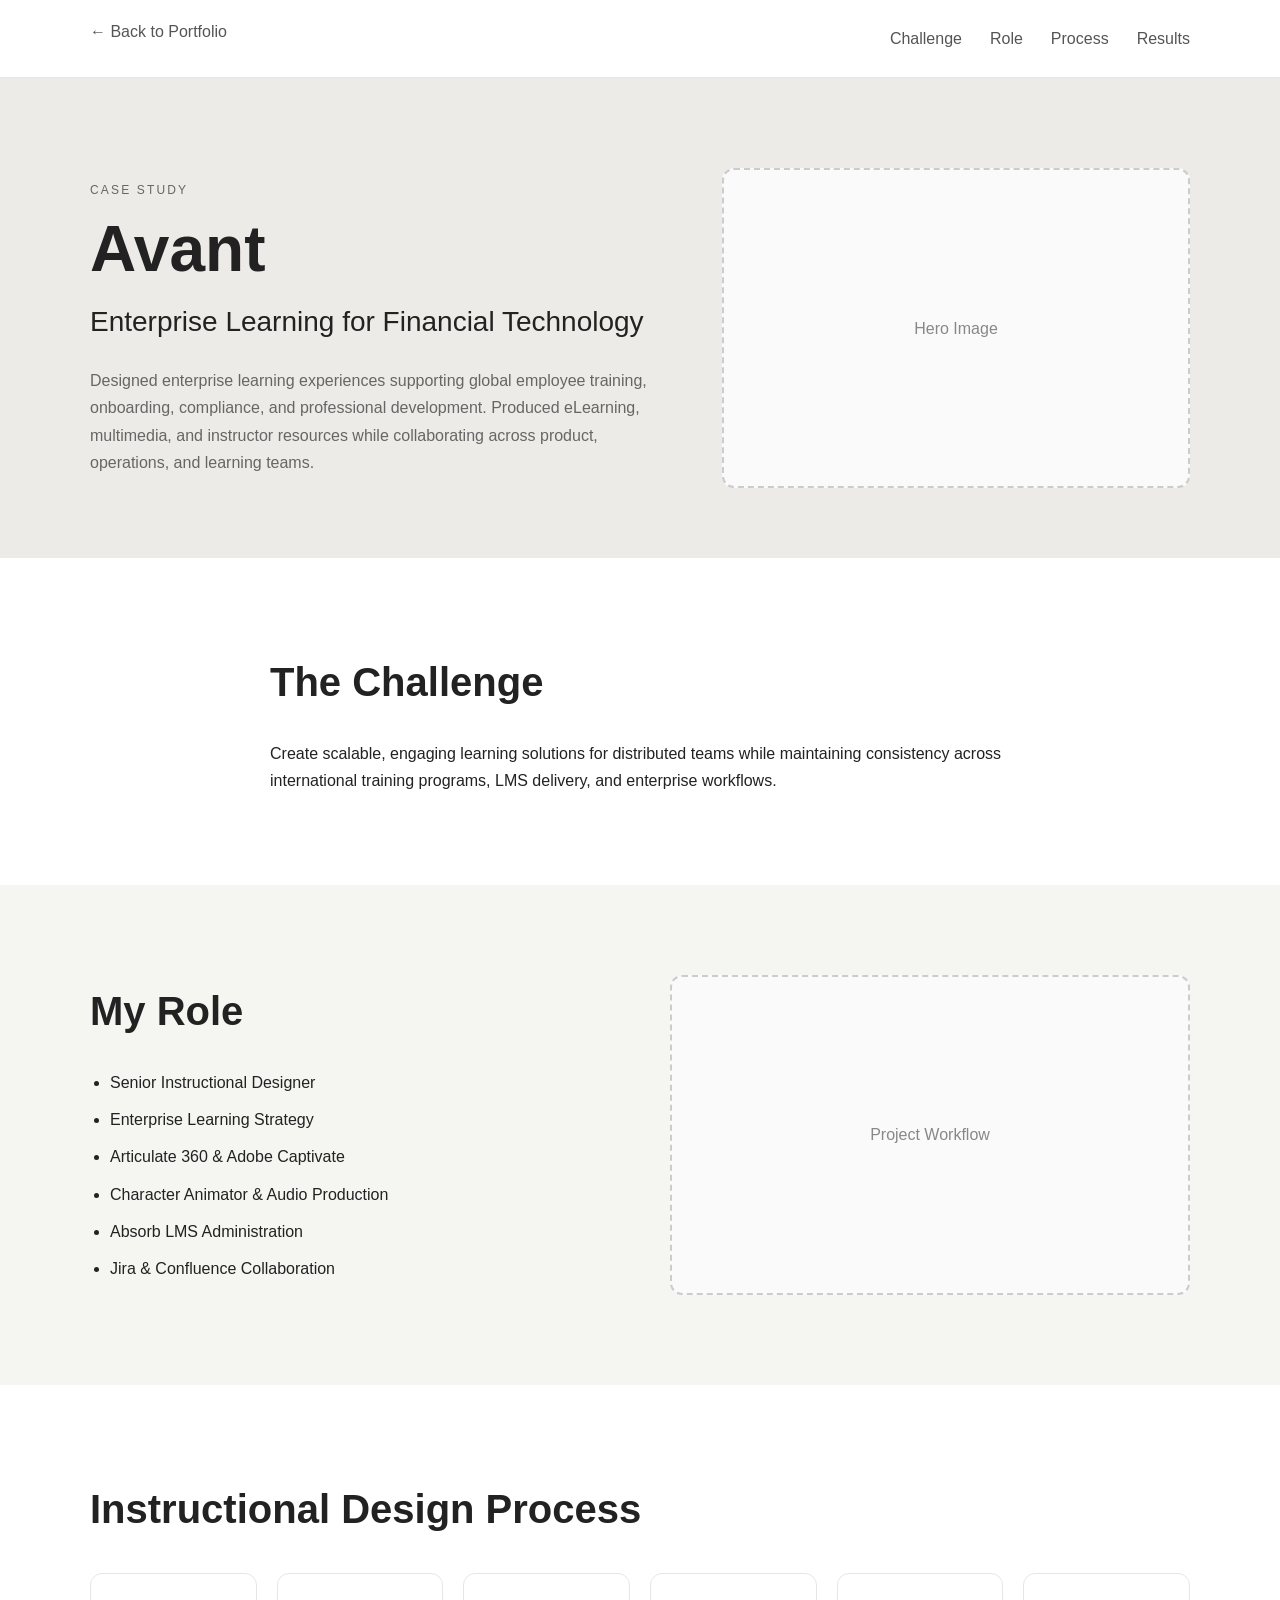
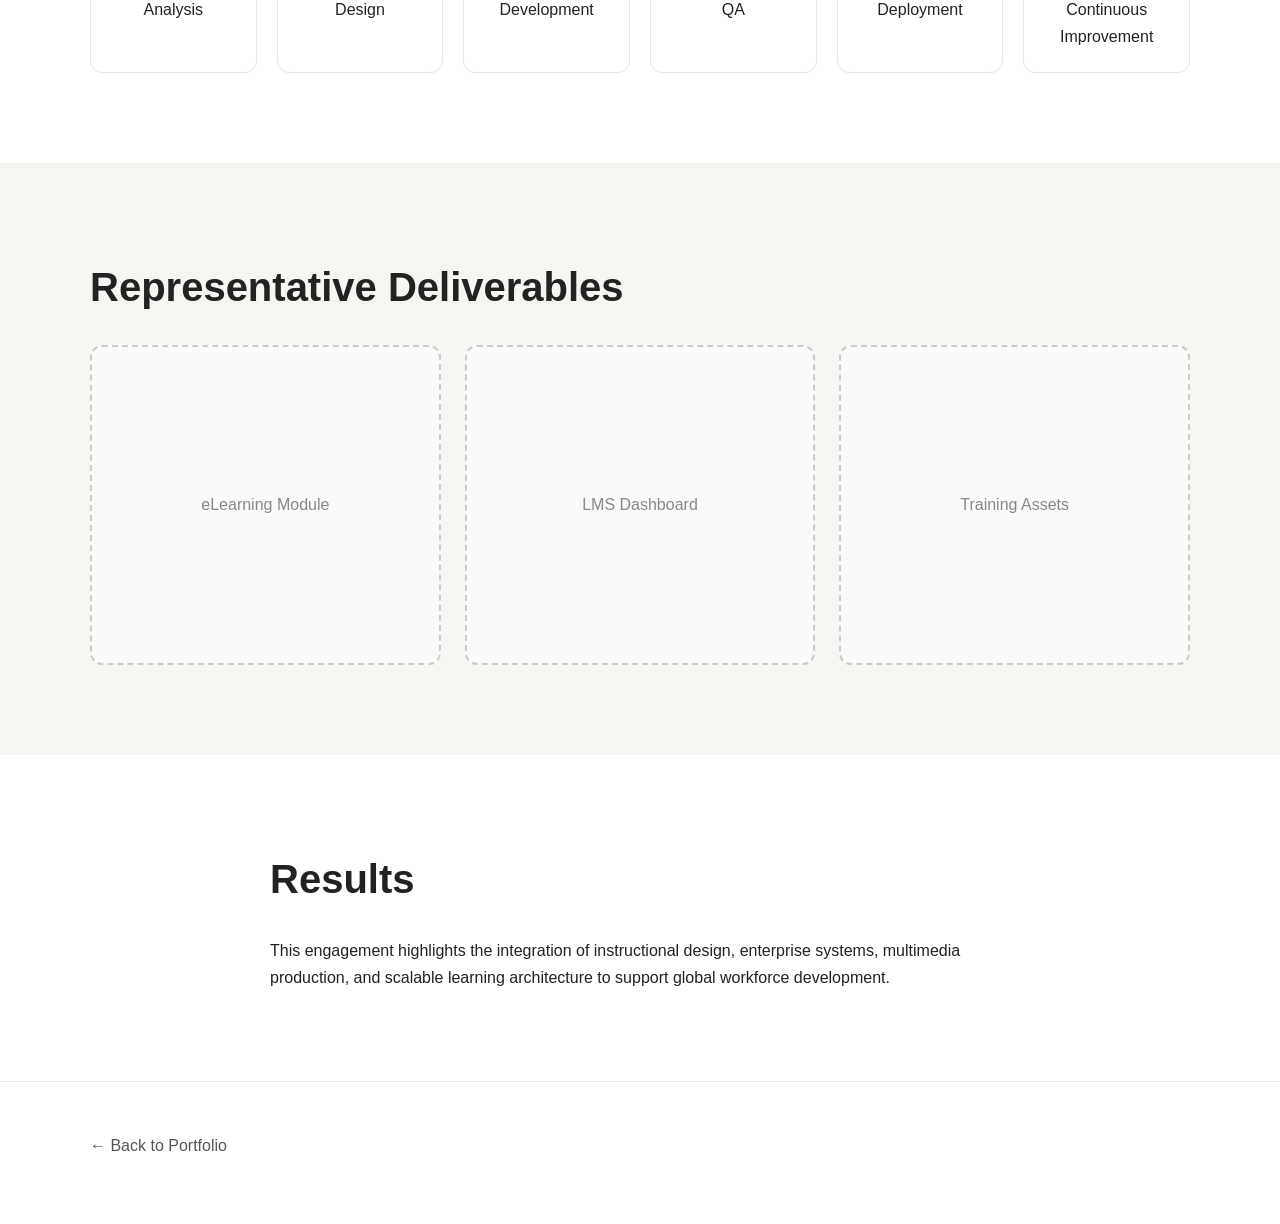
==== avant/index.html @ 631fb2af "Update index.html" ====
<!DOCTYPE html>
<html lang="en">
<head>
<meta charset="UTF-8">
<meta name="viewport" content="width=device-width,initial-scale=1.0">
<title>Avant | Case Study</title>
<link rel="stylesheet" href="style.css">
</head>
<body>

<header class="case-header">
  <div class="wrap case-nav">
    <a class="back-link" href="../#demo">&larr; Back to Portfolio</a>

    <nav>
      <a href="#challenge">Challenge</a>
      <a href="#role">Role</a>
      <a href="#process">Process</a>
      <a href="#results">Results</a>
    </nav>
  </div>
</header>

<section class="hero">
<div class="wrap hero-grid">
<div>
<p class="eyebrow">CASE STUDY</p>
<h1>Avant</h1>
<h2>Enterprise Learning for Financial Technology</h2>
<p>Designed enterprise learning experiences supporting global employee training, onboarding, compliance, and professional development. Produced eLearning, multimedia, and instructor resources while collaborating across product, operations, and learning teams.</p>
</div>
<div class="image-placeholder">Hero Image</div>
</div>
</section>

<section id="challenge">
<div class="wrap narrow">
<h2>The Challenge</h2>
<p>Create scalable, engaging learning solutions for distributed teams while maintaining consistency across international training programs, LMS delivery, and enterprise workflows.</p>
</div>
</section>

<section class="alt" id="role">
<div class="wrap two-column">
<div>
<h2>My Role</h2>
<ul>
<li>Senior Instructional Designer</li>
<li>Enterprise Learning Strategy</li>
<li>Articulate 360 & Adobe Captivate</li>
<li>Character Animator & Audio Production</li>
<li>Absorb LMS Administration</li>
<li>Jira & Confluence Collaboration</li>
</ul>
</div>
<div class="image-placeholder">Project Workflow</div>
</div>
</section>

<section id="process">
<div class="wrap">
<h2>Instructional Design Process</h2>
<div class="process-grid">
<div>Analysis</div>
<div>Design</div>
<div>Development</div>
<div>QA</div>
<div>Deployment</div>
<div>Continuous Improvement</div>
</div>
</div>
</section>

<section class="alt">
<div class="wrap">
<h2>Representative Deliverables</h2>
<div class="gallery">
<div class="image-placeholder">eLearning Module</div>
<div class="image-placeholder">LMS Dashboard</div>
<div class="image-placeholder">Training Assets</div>
</div>
</div>
</section>

<section id="results">
<div class="wrap narrow">
<h2>Results</h2>
<p>This engagement highlights the integration of instructional design, enterprise systems, multimedia production, and scalable learning architecture to support global workforce development.</p>
</div>
</section>

<footer>
<div class="wrap">
<a class="back-link" href="../#demo">&larr; Back to Portfolio</a>
</div>
</footer>

</body>
</html>
---- avant/style.css ----
*{margin:0;padding:0;box-sizing:border-box}
:root{
--text:#222;
--muted:#666;
--line:#e6e6e6;
--bg:#fff;
--alt:#f5f5f2;
--hero:#ecebe7;
--max:1180px;
}
html{scroll-behavior:smooth}
body{
font-family:Inter,Arial,sans-serif;
color:var(--text);
background:var(--bg);
line-height:1.7;
}
.wrap{max-width:var(--max);margin:0 auto;padding:0 40px}
.narrow{max-width:820px}
.case-header{
position:sticky;
top:0;
z-index:100;
background:rgba(255,255,255,.95);
backdrop-filter:blur(10px);
border-bottom:1px solid var(--line);
}
.case-header .wrap{padding:18px 40px}
.case-nav{display:flex;justify-content:space-between;align-items:center}
.case-brand{font-weight:700}
.case-nav nav{display:flex;gap:28px}
.case-nav a,.back-link{text-decoration:none;color:#555}
.back-link{display:inline-block;margin-bottom:14px}
.hero{background:var(--hero);padding:90px 0 70px}
.hero-grid{
display:grid;
grid-template-columns:1.1fr .9fr;
gap:60px;
align-items:center;
}
.eyebrow{
font-size:.75rem;
letter-spacing:.18em;
color:#777;
margin-bottom:18px;
}
h1{
font-size:64px;
line-height:.95;
margin-bottom:18px;
}
.hero h2{
font-size:28px;
font-weight:500;
margin-bottom:22px;
}
.hero p{color:var(--muted)}
section{padding:90px 0}
.alt{background:var(--alt)}
h2{font-size:40px;margin-bottom:24px}
.two-column{
display:grid;
grid-template-columns:1fr 1fr;
gap:60px;
align-items:center;
}
.process-grid{
display:grid;
grid-template-columns:repeat(6,1fr);
gap:20px;
margin-top:30px;
}
.process-grid div{
padding:22px;
text-align:center;
border:1px solid var(--line);
border-radius:12px;
background:#fff;
}
.gallery{
display:grid;
grid-template-columns:repeat(3,1fr);
gap:24px;
}
.image-placeholder{
min-height:320px;
display:flex;
align-items:center;
justify-content:center;
border:2px dashed #ccc;
border-radius:12px;
background:#fafafa;
color:#888;
text-align:center;
padding:20px;
}
ul{padding-left:20px}
li{margin-bottom:10px}
footer{
border-top:1px solid var(--line);
padding:50px 0;
}
@media(max-width:900px){
.hero-grid,.two-column,.process-grid,.gallery{
grid-template-columns:1fr;
}
.case-nav nav{display:none}
.wrap{padding:0 24px}
h1{font-size:46px}
.hero h2{font-size:22px}
}
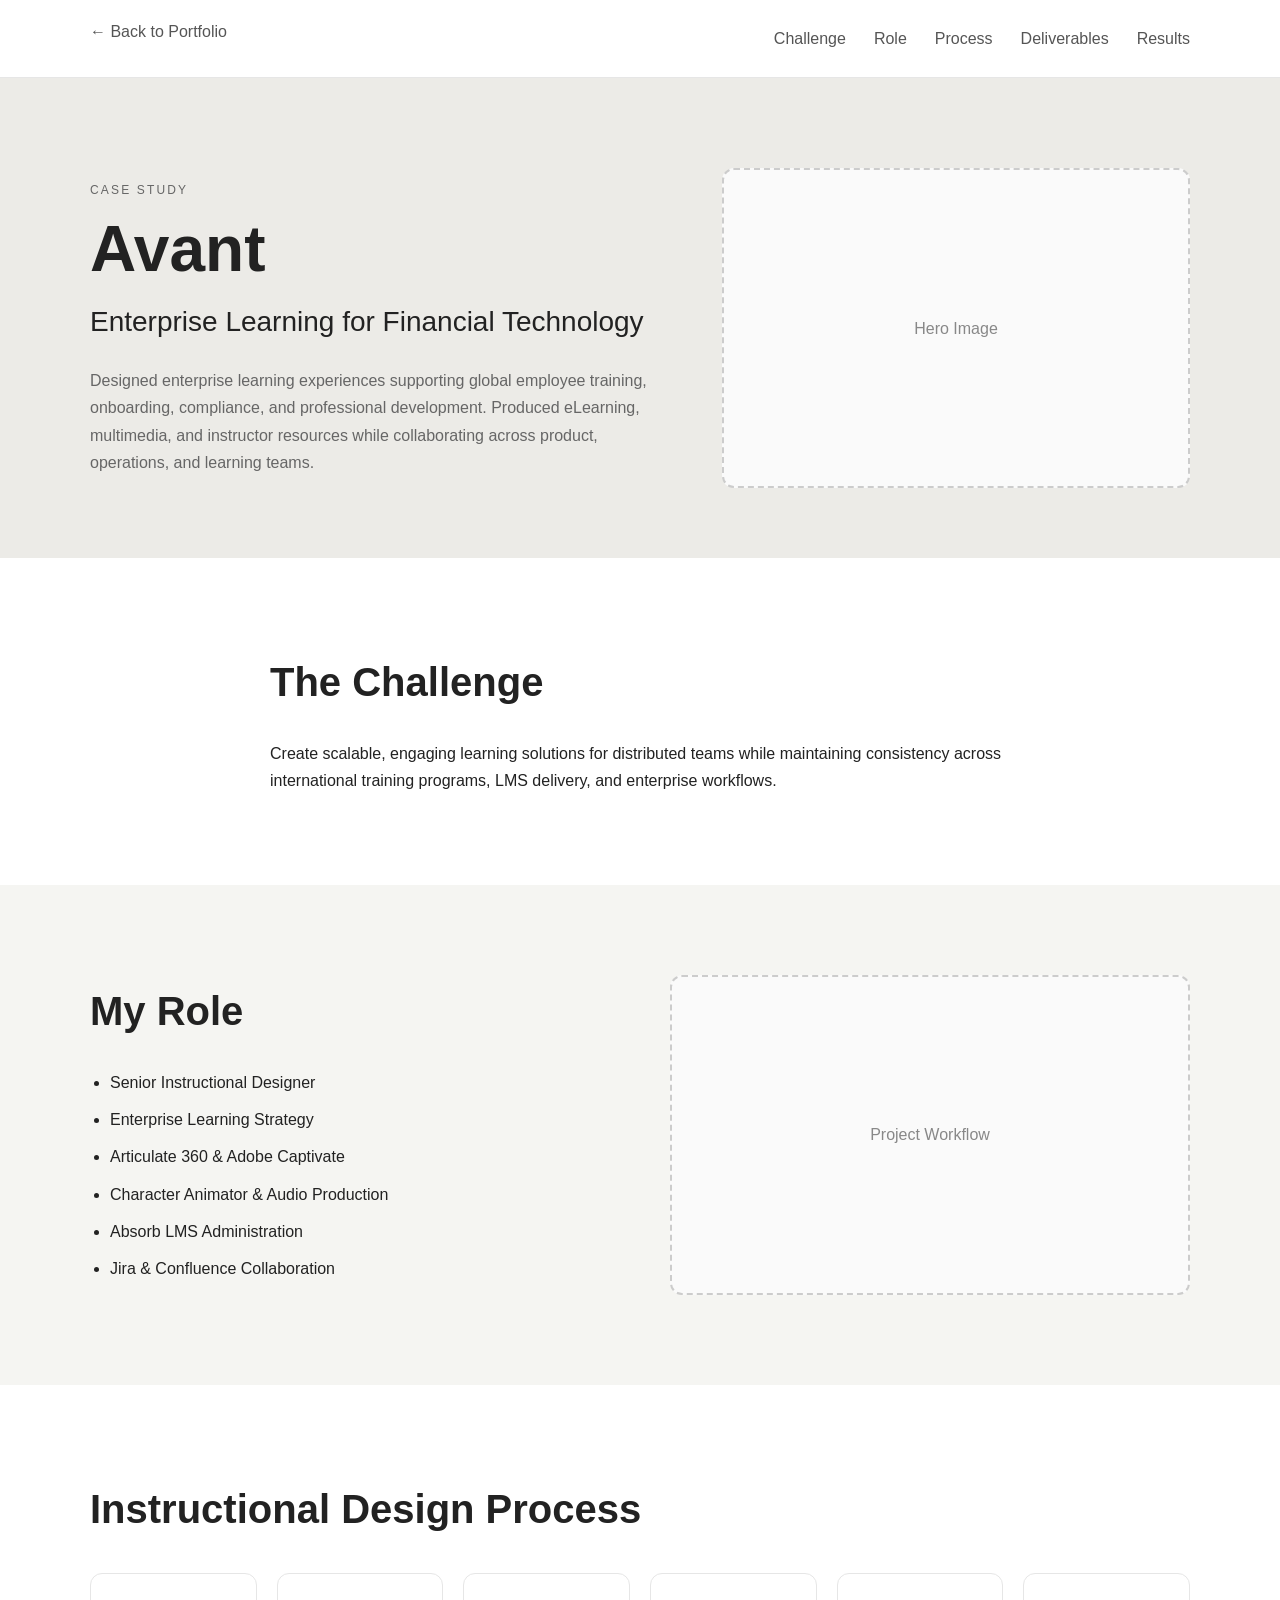
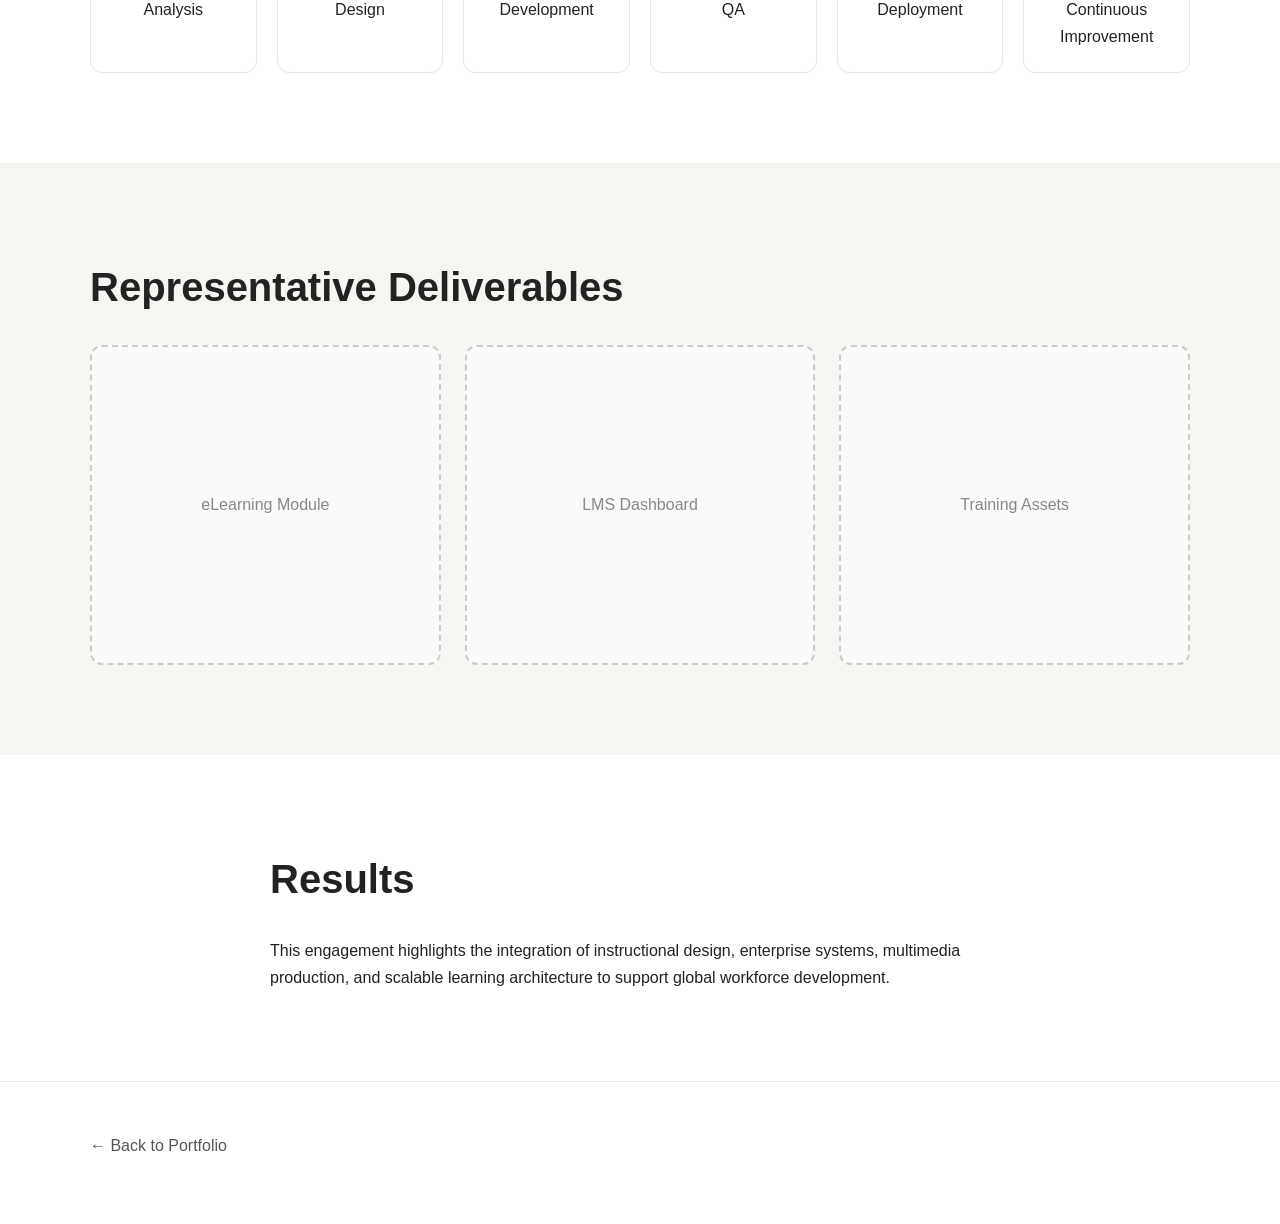
==== commit 89f6029f: "Update index.html" ====
--- a/avant/index.html
+++ b/avant/index.html
@@ -16,83 +16,102 @@
       <a href="#challenge">Challenge</a>
       <a href="#role">Role</a>
       <a href="#process">Process</a>
+      <a href="#deliverables">Deliverables</a>
       <a href="#results">Results</a>
     </nav>
   </div>
 </header>
 
 <section class="hero">
-<div class="wrap hero-grid">
-<div>
-<p class="eyebrow">CASE STUDY</p>
-<h1>Avant</h1>
-<h2>Enterprise Learning for Financial Technology</h2>
-<p>Designed enterprise learning experiences supporting global employee training, onboarding, compliance, and professional development. Produced eLearning, multimedia, and instructor resources while collaborating across product, operations, and learning teams.</p>
-</div>
-<div class="image-placeholder">Hero Image</div>
-</div>
+  <div class="wrap hero-grid">
+    <div>
+      <p class="eyebrow">CASE STUDY</p>
+      <h1>Avant</h1>
+      <h2>Enterprise Learning for Financial Technology</h2>
+      <p>
+        Designed enterprise learning experiences supporting global employee training,
+        onboarding, compliance, and professional development. Produced eLearning,
+        multimedia, and instructor resources while collaborating across product,
+        operations, and learning teams.
+      </p>
+    </div>
+
+    <div class="image-placeholder">Hero Image</div>
+  </div>
 </section>
 
 <section id="challenge">
-<div class="wrap narrow">
-<h2>The Challenge</h2>
-<p>Create scalable, engaging learning solutions for distributed teams while maintaining consistency across international training programs, LMS delivery, and enterprise workflows.</p>
-</div>
+  <div class="wrap narrow">
+    <h2>The Challenge</h2>
+    <p>
+      Create scalable, engaging learning solutions for distributed teams while
+      maintaining consistency across international training programs, LMS delivery,
+      and enterprise workflows.
+    </p>
+  </div>
 </section>
 
 <section class="alt" id="role">
-<div class="wrap two-column">
-<div>
-<h2>My Role</h2>
-<ul>
-<li>Senior Instructional Designer</li>
-<li>Enterprise Learning Strategy</li>
-<li>Articulate 360 & Adobe Captivate</li>
-<li>Character Animator & Audio Production</li>
-<li>Absorb LMS Administration</li>
-<li>Jira & Confluence Collaboration</li>
-</ul>
-</div>
-<div class="image-placeholder">Project Workflow</div>
-</div>
+  <div class="wrap two-column">
+    <div>
+      <h2>My Role</h2>
+      <ul>
+        <li>Senior Instructional Designer</li>
+        <li>Enterprise Learning Strategy</li>
+        <li>Articulate 360 & Adobe Captivate</li>
+        <li>Character Animator & Audio Production</li>
+        <li>Absorb LMS Administration</li>
+        <li>Jira & Confluence Collaboration</li>
+      </ul>
+    </div>
+
+    <div class="image-placeholder">Project Workflow</div>
+  </div>
 </section>
 
 <section id="process">
-<div class="wrap">
-<h2>Instructional Design Process</h2>
-<div class="process-grid">
-<div>Analysis</div>
-<div>Design</div>
-<div>Development</div>
-<div>QA</div>
-<div>Deployment</div>
-<div>Continuous Improvement</div>
-</div>
-</div>
+  <div class="wrap">
+    <h2>Instructional Design Process</h2>
+
+    <div class="process-grid">
+      <div>Analysis</div>
+      <div>Design</div>
+      <div>Development</div>
+      <div>QA</div>
+      <div>Deployment</div>
+      <div>Continuous Improvement</div>
+    </div>
+  </div>
 </section>
 
-<section class="alt">
-<div class="wrap">
-<h2>Representative Deliverables</h2>
-<div class="gallery">
-<div class="image-placeholder">eLearning Module</div>
-<div class="image-placeholder">LMS Dashboard</div>
-<div class="image-placeholder">Training Assets</div>
-</div>
-</div>
+<section class="alt" id="deliverables">
+  <div class="wrap">
+    <h2>Representative Deliverables</h2>
+
+    <div class="gallery">
+      <div class="image-placeholder">eLearning Module</div>
+      <div class="image-placeholder">LMS Dashboard</div>
+      <div class="image-placeholder">Training Assets</div>
+    </div>
+  </div>
 </section>
 
 <section id="results">
-<div class="wrap narrow">
-<h2>Results</h2>
-<p>This engagement highlights the integration of instructional design, enterprise systems, multimedia production, and scalable learning architecture to support global workforce development.</p>
-</div>
+  <div class="wrap narrow">
+    <h2>Results</h2>
+
+    <p>
+      This engagement highlights the integration of instructional design,
+      enterprise systems, multimedia production, and scalable learning
+      architecture to support global workforce development.
+    </p>
+  </div>
 </section>
 
 <footer>
-<div class="wrap">
-<a class="back-link" href="../#demo">&larr; Back to Portfolio</a>
-</div>
+  <div class="wrap">
+    <a class="back-link" href="../#demo">&larr; Back to Portfolio</a>
+  </div>
 </footer>
 
 </body>
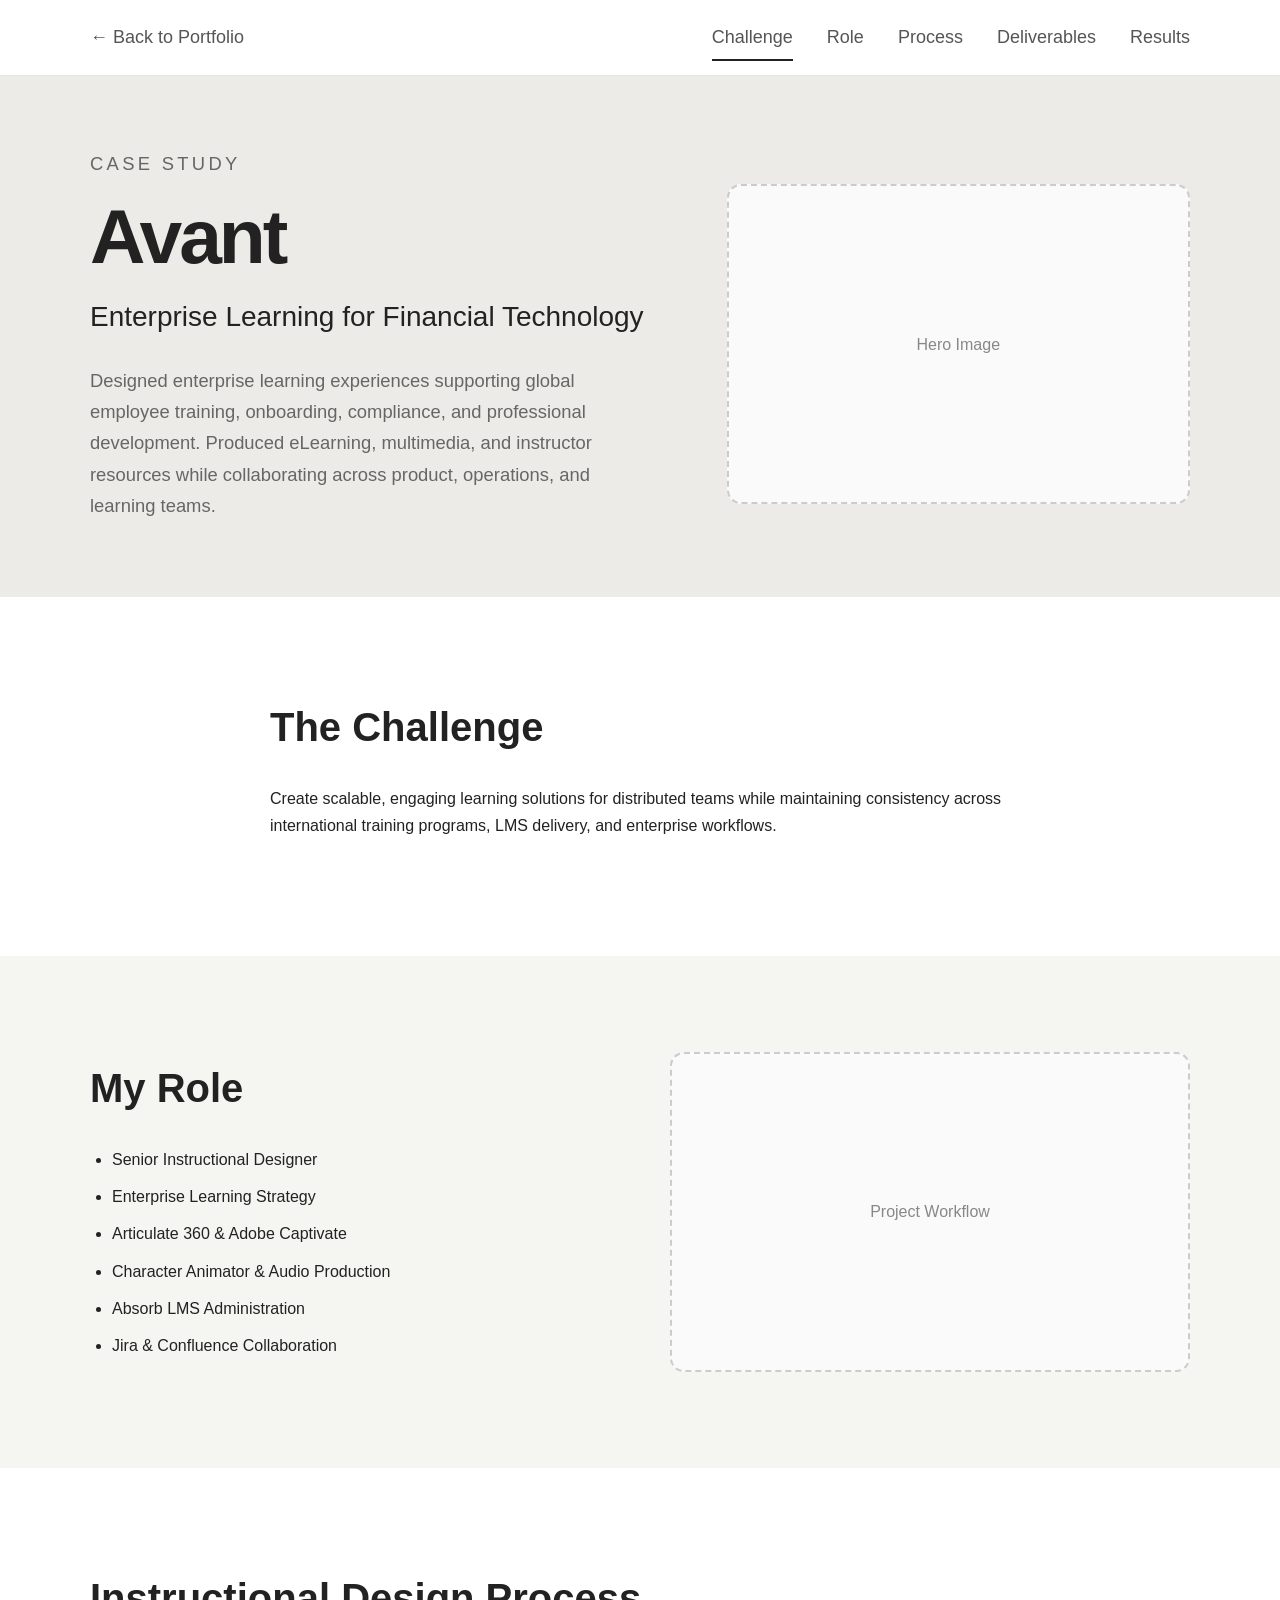
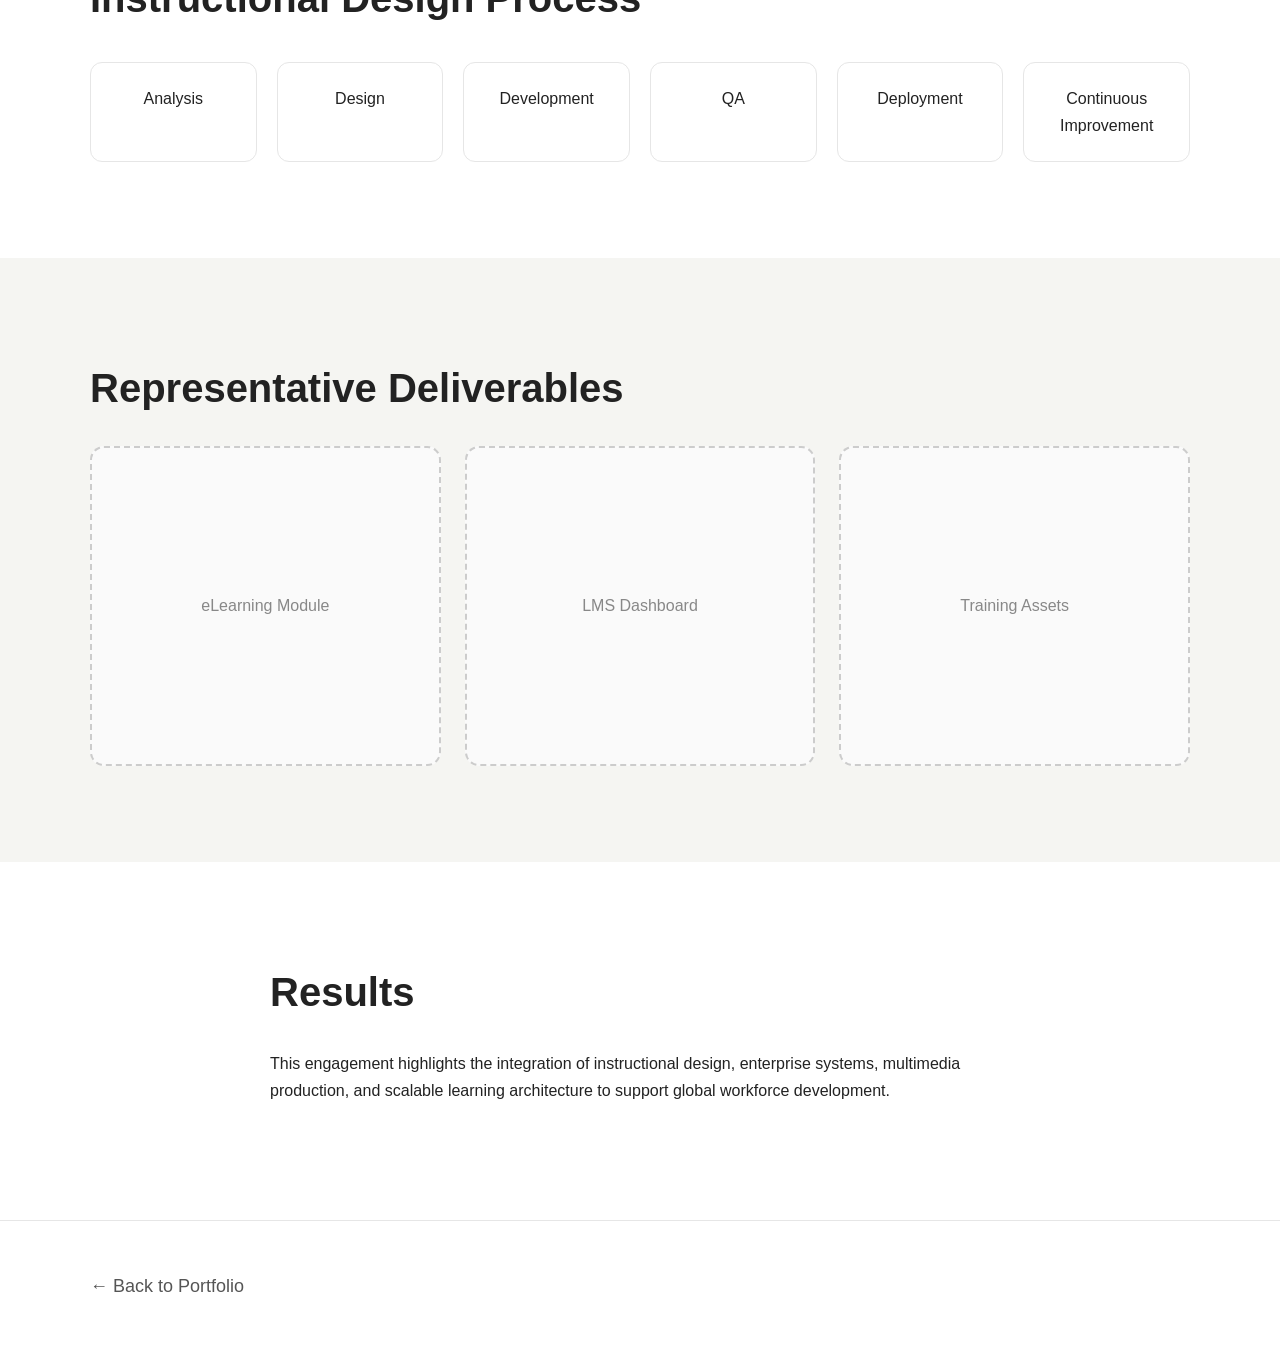
==== commit 7641982a: "Add files via upload" ====
--- a/avant/index.html
+++ b/avant/index.html
@@ -114,5 +114,19 @@
   </div>
 </footer>
 
+
+<script>
+const sections=[...document.querySelectorAll('section[id]')];
+const links=[...document.querySelectorAll('.case-nav nav a')];
+const obs=new IntersectionObserver(entries=>{
+ entries.forEach(e=>{
+ if(e.isIntersecting){
+ links.forEach(l=>l.classList.toggle('active',l.getAttribute('href')=='#'+e.target.id));
+ }
+ });
+},{threshold:.45});
+sections.forEach(s=>obs.observe(s));
+</script>
+
 </body>
 </html>
--- a/avant/style.css
+++ b/avant/style.css
@@ -1,111 +1,279 @@
-*{margin:0;padding:0;box-sizing:border-box}
+*{
+  margin:0;
+  padding:0;
+  box-sizing:border-box;
+}
+
 :root{
---text:#222;
---muted:#666;
---line:#e6e6e6;
---bg:#fff;
---alt:#f5f5f2;
---hero:#ecebe7;
---max:1180px;
-}
-html{scroll-behavior:smooth}
+  --text:#222;
+  --muted:#666;
+  --line:#e6e6e6;
+  --bg:#fff;
+  --alt:#f5f5f2;
+  --hero:#ecebe7;
+  --max:1180px;
+}
+
+html{
+  scroll-behavior:smooth;
+}
+
 body{
-font-family:Inter,Arial,sans-serif;
-color:var(--text);
-background:var(--bg);
-line-height:1.7;
-}
-.wrap{max-width:var(--max);margin:0 auto;padding:0 40px}
-.narrow{max-width:820px}
+  font-family:Inter,Arial,sans-serif;
+  color:var(--text);
+  background:var(--bg);
+  line-height:1.7;
+}
+
+.wrap{
+  max-width:var(--max);
+  margin:0 auto;
+  padding:0 40px;
+}
+
+.narrow{
+  max-width:820px;
+}
+
+/* ---------- HEADER ---------- */
+
 .case-header{
-position:sticky;
-top:0;
-z-index:100;
-background:rgba(255,255,255,.95);
-backdrop-filter:blur(10px);
-border-bottom:1px solid var(--line);
-}
-.case-header .wrap{padding:18px 40px}
-.case-nav{display:flex;justify-content:space-between;align-items:center}
-.case-brand{font-weight:700}
-.case-nav nav{display:flex;gap:28px}
-.case-nav a,.back-link{text-decoration:none;color:#555}
-.back-link{display:inline-block;margin-bottom:14px}
-.hero{background:var(--hero);padding:90px 0 70px}
+  position:sticky;
+  top:0;
+  z-index:100;
+  background:rgba(255,255,255,.95);
+  backdrop-filter:blur(10px);
+  border-bottom:1px solid var(--line);
+}
+
+.case-header .wrap{
+  padding:22px 40px;
+}
+
+.case-nav{
+  display:flex;
+  justify-content:space-between;
+  align-items:center;
+}
+
+.back-link{
+  text-decoration:none;
+  color:#555;
+  font-size:18px;
+}
+
+.case-nav nav{
+  display:flex;
+  gap:34px;
+}
+
+.case-nav nav a{
+  text-decoration:none;
+  color:#555;
+  font-size:18px;
+}
+
+.case-nav nav a:hover,
+.back-link:hover{
+  color:#111;
+}
+
+/* ---------- HERO ---------- */
+
+.hero{
+  background:var(--hero);
+  padding:90px 0 70px;
+}
+
 .hero-grid{
+  display:grid;
+  grid-template-columns:1.1fr .9fr;
+  gap:70px;
+  align-items:center;
+}
+
+.eyebrow{
+  font-size:.8rem;
+  letter-spacing:.18em;
+  color:#777;
+  margin-bottom:18px;
+}
+
+h1{
+  font-size:64px;
+  line-height:.95;
+  margin-bottom:18px;
+}
+
+.hero h2{
+  font-size:28px;
+  font-weight:500;
+  margin-bottom:24px;
+}
+
+.hero p{
+  color:var(--muted);
+  font-size:18px;
+}
+
+/* ---------- SECTIONS ---------- */
+
+section{
+  padding:90px 0;
+}
+
+#challenge,
+#role,
+#process,
+#deliverables,
+#results{
+  scroll-margin-top:110px;
+}
+
+.alt{
+  background:var(--alt);
+}
+
+h2{
+  font-size:40px;
+  margin-bottom:24px;
+}
+
+p{
+  margin-bottom:20px;
+}
+
+ul{
+  padding-left:22px;
+}
+
+li{
+  margin-bottom:10px;
+}
+
+/* ---------- LAYOUT ---------- */
+
+.two-column{
+  display:grid;
+  grid-template-columns:1fr 1fr;
+  gap:60px;
+  align-items:center;
+}
+
+.process-grid{
+  display:grid;
+  grid-template-columns:repeat(6,1fr);
+  gap:20px;
+  margin-top:30px;
+}
+
+.process-grid div{
+  background:#fff;
+  border:1px solid var(--line);
+  border-radius:12px;
+  padding:22px;
+  text-align:center;
+}
+
+.gallery{
+  display:grid;
+  grid-template-columns:repeat(3,1fr);
+  gap:24px;
+}
+
+.image-placeholder{
+  min-height:320px;
+  display:flex;
+  align-items:center;
+  justify-content:center;
+  border:2px dashed #ccc;
+  border-radius:14px;
+  background:#fafafa;
+  color:#888;
+  text-align:center;
+  padding:20px;
+}
+
+/* ---------- FOOTER ---------- */
+
+footer{
+  border-top:1px solid var(--line);
+  padding:50px 0;
+}
+
+/* ---------- MOBILE ---------- */
+
+@media (max-width:900px){
+
+  .hero-grid,
+  .two-column,
+  .process-grid,
+  .gallery{
+    grid-template-columns:1fr;
+  }
+
+  .case-nav{
+    flex-direction:column;
+    align-items:flex-start;
+    gap:18px;
+  }
+
+  .case-nav nav{
+    display:none;
+  }
+
+  .wrap{
+    padding:0 24px;
+  }
+
+  h1{
+    font-size:46px;
+  }
+
+  .hero h2{
+    font-size:22px;
+  }
+}
+
+
+/* ===== Third Pass Polish ===== */
+.case-header{backdrop-filter:blur(14px);background:rgba(255,255,255,.88);}
+.hero{padding:72px 0 56px!important;}
+.hero h1{font-size:clamp(3.8rem,6vw,5rem)!important;line-height:1.02;letter-spacing:-.04em;}
+.hero p{font-size:1.15rem;max-width:42rem;}
+section{padding:96px 0!important;}
+.case-image,.hero img,.mockup,img.feature{
+ border-radius:18px;
+ border:1px solid var(--line);
+ box-shadow:0 18px 40px rgba(0,0,0,.08);
+ transition:transform .35s ease, box-shadow .35s ease;
+}
+.case-image:hover,.hero img:hover,.mockup:hover,img.feature:hover{
+ transform:translateY(-4px) scale(1.01);
+ box-shadow:0 28px 56px rgba(0,0,0,.12);
+}
+.case-nav nav a{
+ position:relative;
+}
+.case-nav nav a::after{
+content:"";
+position:absolute;
+left:0;bottom:-8px;width:0;height:2px;
+background:#222;transition:width .25s;
+}
+.case-nav nav a:hover::after,
+.case-nav nav a.active::after{width:100%;}
+.metric-grid{
 display:grid;
-grid-template-columns:1.1fr .9fr;
-gap:60px;
-align-items:center;
-}
-.eyebrow{
-font-size:.75rem;
-letter-spacing:.18em;
-color:#777;
-margin-bottom:18px;
-}
-h1{
-font-size:64px;
-line-height:.95;
-margin-bottom:18px;
-}
-.hero h2{
-font-size:28px;
-font-weight:500;
-margin-bottom:22px;
-}
-.hero p{color:var(--muted)}
-section{padding:90px 0}
-.alt{background:var(--alt)}
-h2{font-size:40px;margin-bottom:24px}
-.two-column{
-display:grid;
-grid-template-columns:1fr 1fr;
-gap:60px;
-align-items:center;
-}
-.process-grid{
-display:grid;
-grid-template-columns:repeat(6,1fr);
-gap:20px;
-margin-top:30px;
-}
-.process-grid div{
-padding:22px;
+grid-template-columns:repeat(auto-fit,minmax(180px,1fr));
+gap:24px;
+margin-top:48px;
+}
+.metric{
+border:1px solid var(--line);
+border-radius:18px;
+padding:32px;
 text-align:center;
-border:1px solid var(--line);
-border-radius:12px;
 background:#fff;
 }
-.gallery{
-display:grid;
-grid-template-columns:repeat(3,1fr);
-gap:24px;
-}
-.image-placeholder{
-min-height:320px;
-display:flex;
-align-items:center;
-justify-content:center;
-border:2px dashed #ccc;
-border-radius:12px;
-background:#fafafa;
-color:#888;
-text-align:center;
-padding:20px;
-}
-ul{padding-left:20px}
-li{margin-bottom:10px}
-footer{
-border-top:1px solid var(--line);
-padding:50px 0;
-}
-@media(max-width:900px){
-.hero-grid,.two-column,.process-grid,.gallery{
-grid-template-columns:1fr;
-}
-.case-nav nav{display:none}
-.wrap{padding:0 24px}
-h1{font-size:46px}
-.hero h2{font-size:22px}
-}
+.metric strong{display:block;font-size:3rem;line-height:1;}
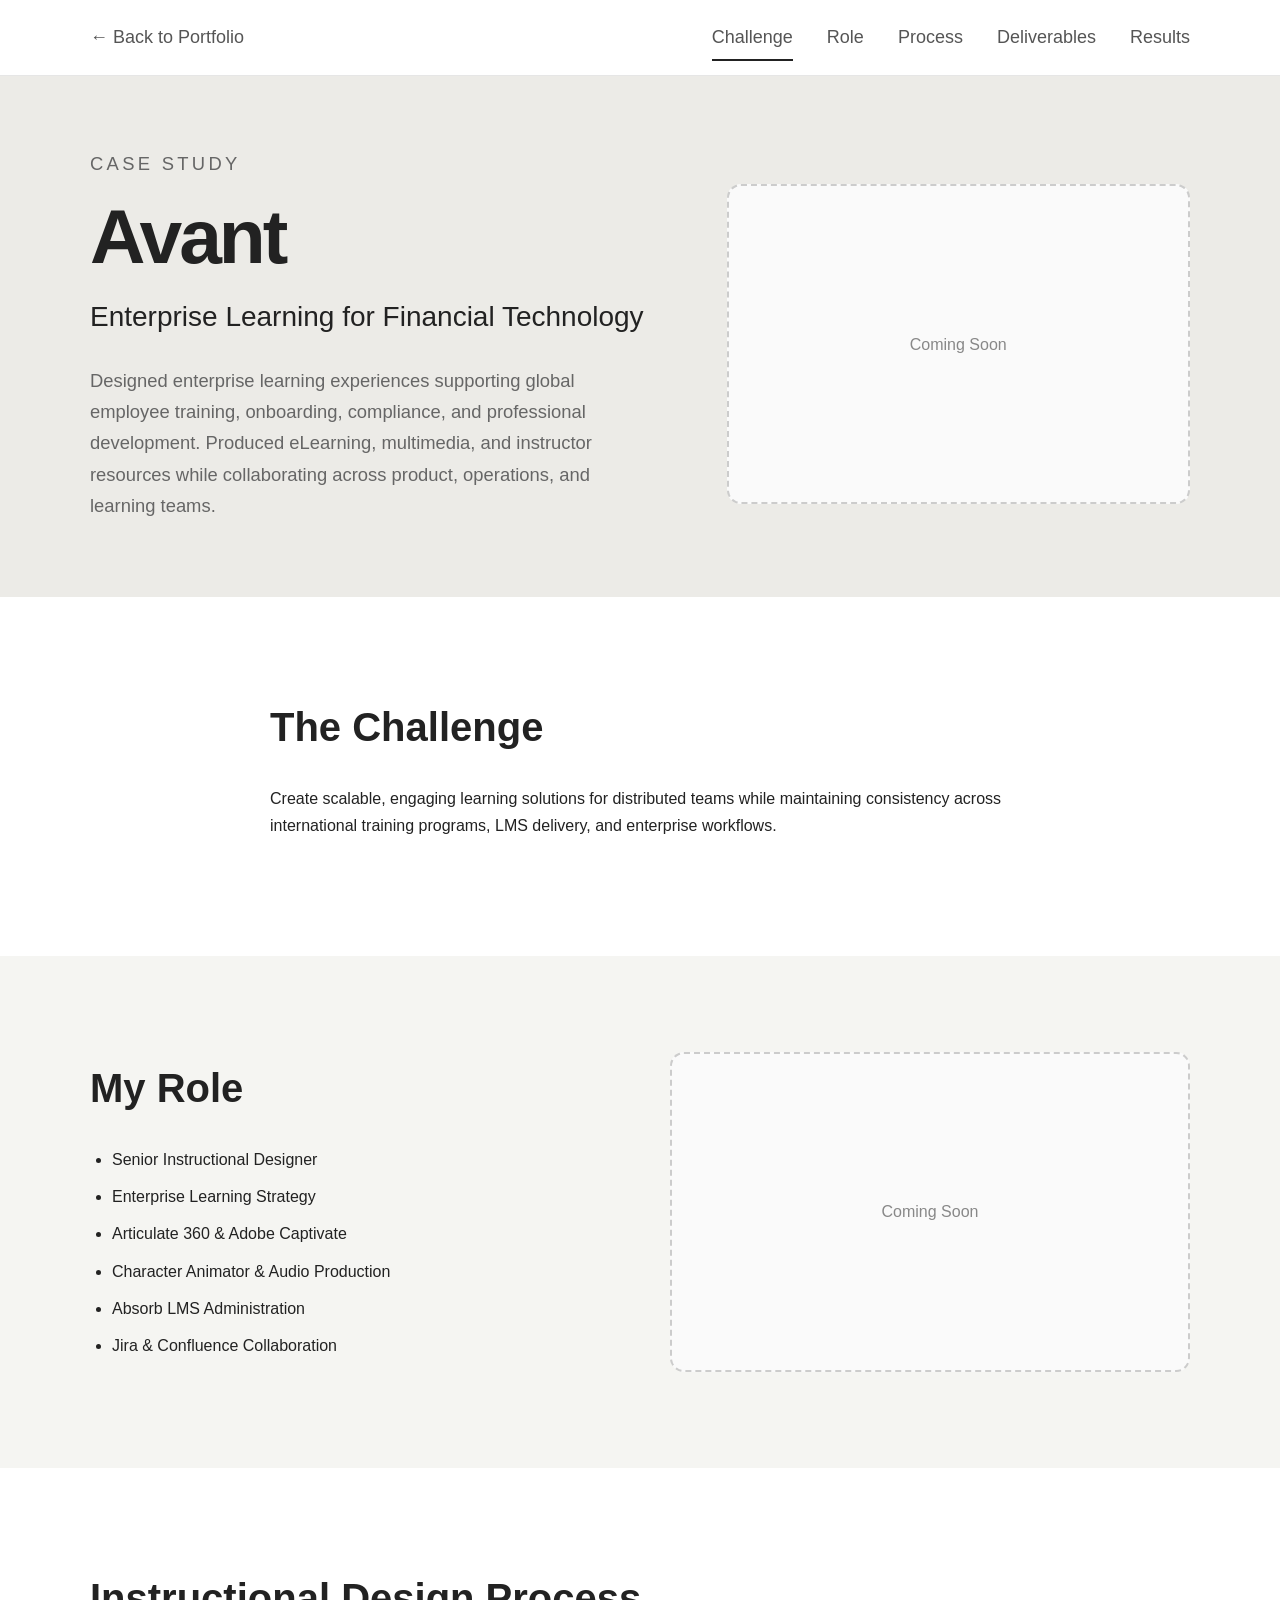
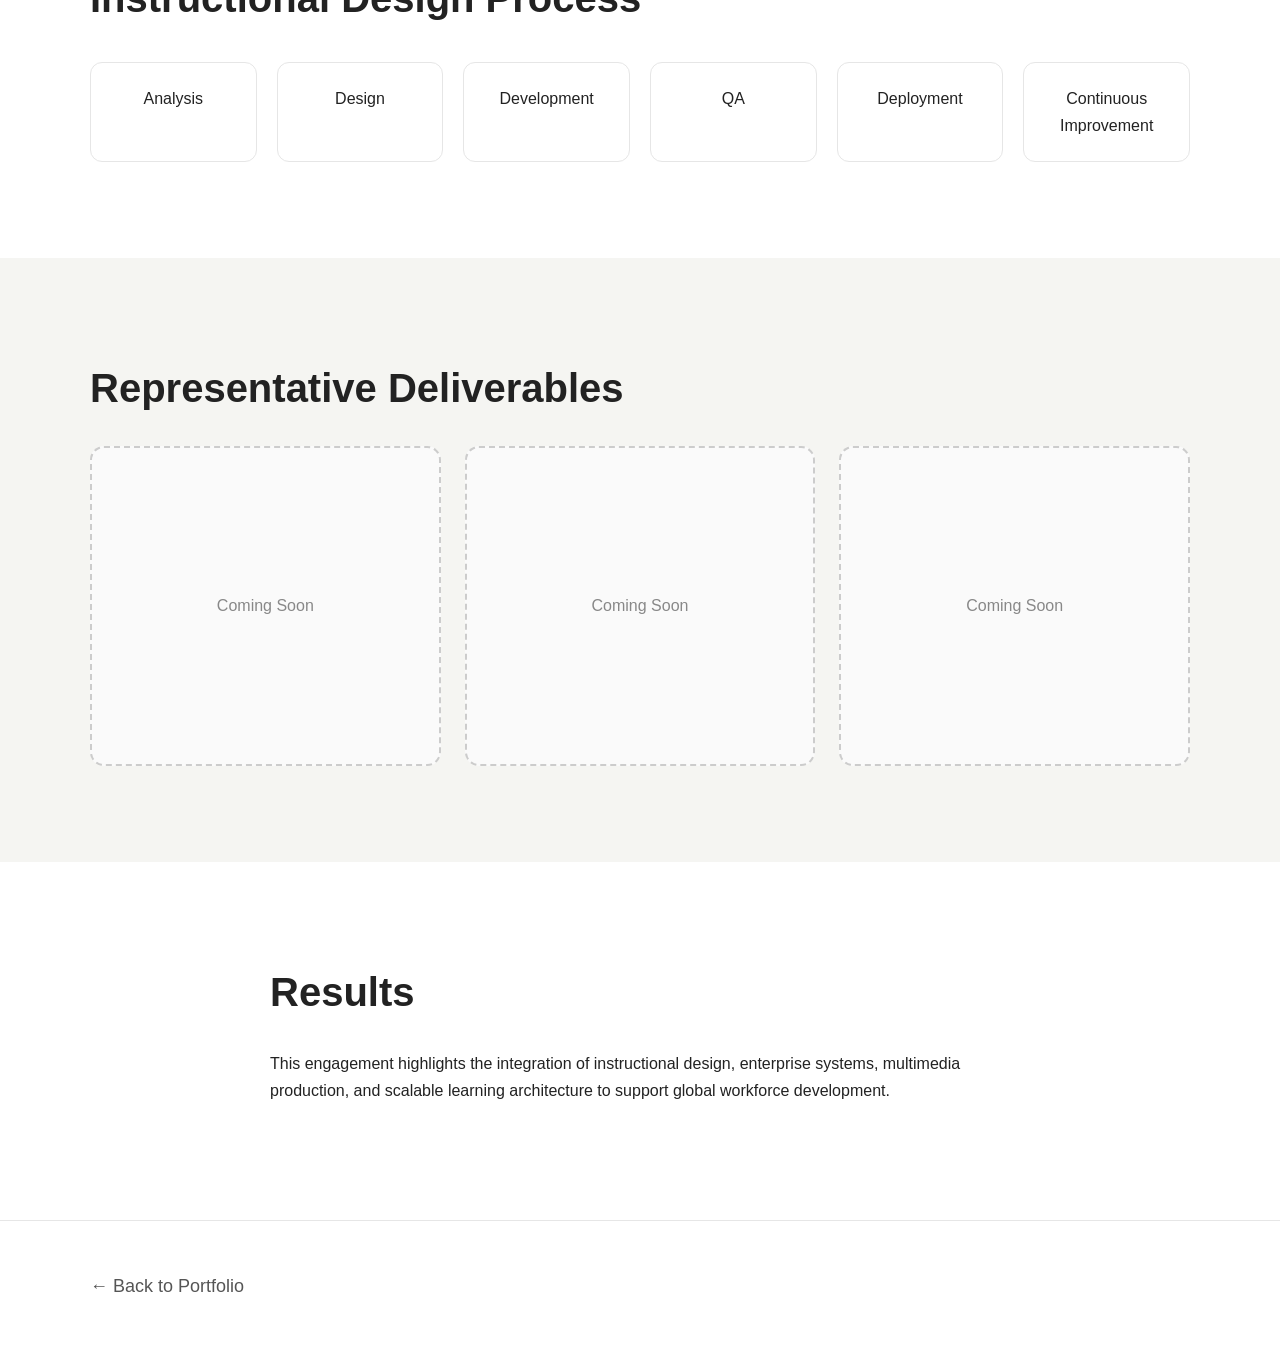
==== commit 1d99961a: "Add files via upload" ====
--- a/avant/index.html
+++ b/avant/index.html
@@ -10,7 +10,7 @@
 
 <header class="case-header">
   <div class="wrap case-nav">
-    <a class="back-link" href="../#demo">&larr; Back to Portfolio</a>
+    <a class="back-link" href="../index.html#demo">&larr; Back to Portfolio</a>
 
     <nav>
       <a href="#challenge">Challenge</a>
@@ -36,7 +36,7 @@
       </p>
     </div>
 
-    <div class="image-placeholder">Hero Image</div>
+    <div class="image-placeholder">Coming Soon</div>
   </div>
 </section>
 
@@ -65,7 +65,7 @@
       </ul>
     </div>
 
-    <div class="image-placeholder">Project Workflow</div>
+    <div class="image-placeholder">Coming Soon</div>
   </div>
 </section>
 
@@ -89,9 +89,9 @@
     <h2>Representative Deliverables</h2>
 
     <div class="gallery">
-      <div class="image-placeholder">eLearning Module</div>
-      <div class="image-placeholder">LMS Dashboard</div>
-      <div class="image-placeholder">Training Assets</div>
+      <div class="image-placeholder">Coming Soon</div>
+      <div class="image-placeholder">Coming Soon</div>
+      <div class="image-placeholder">Coming Soon</div>
     </div>
   </div>
 </section>
@@ -110,7 +110,7 @@
 
 <footer>
   <div class="wrap">
-    <a class="back-link" href="../#demo">&larr; Back to Portfolio</a>
+    <a class="back-link" href="../index.html#demo">&larr; Back to Portfolio</a>
   </div>
 </footer>
 
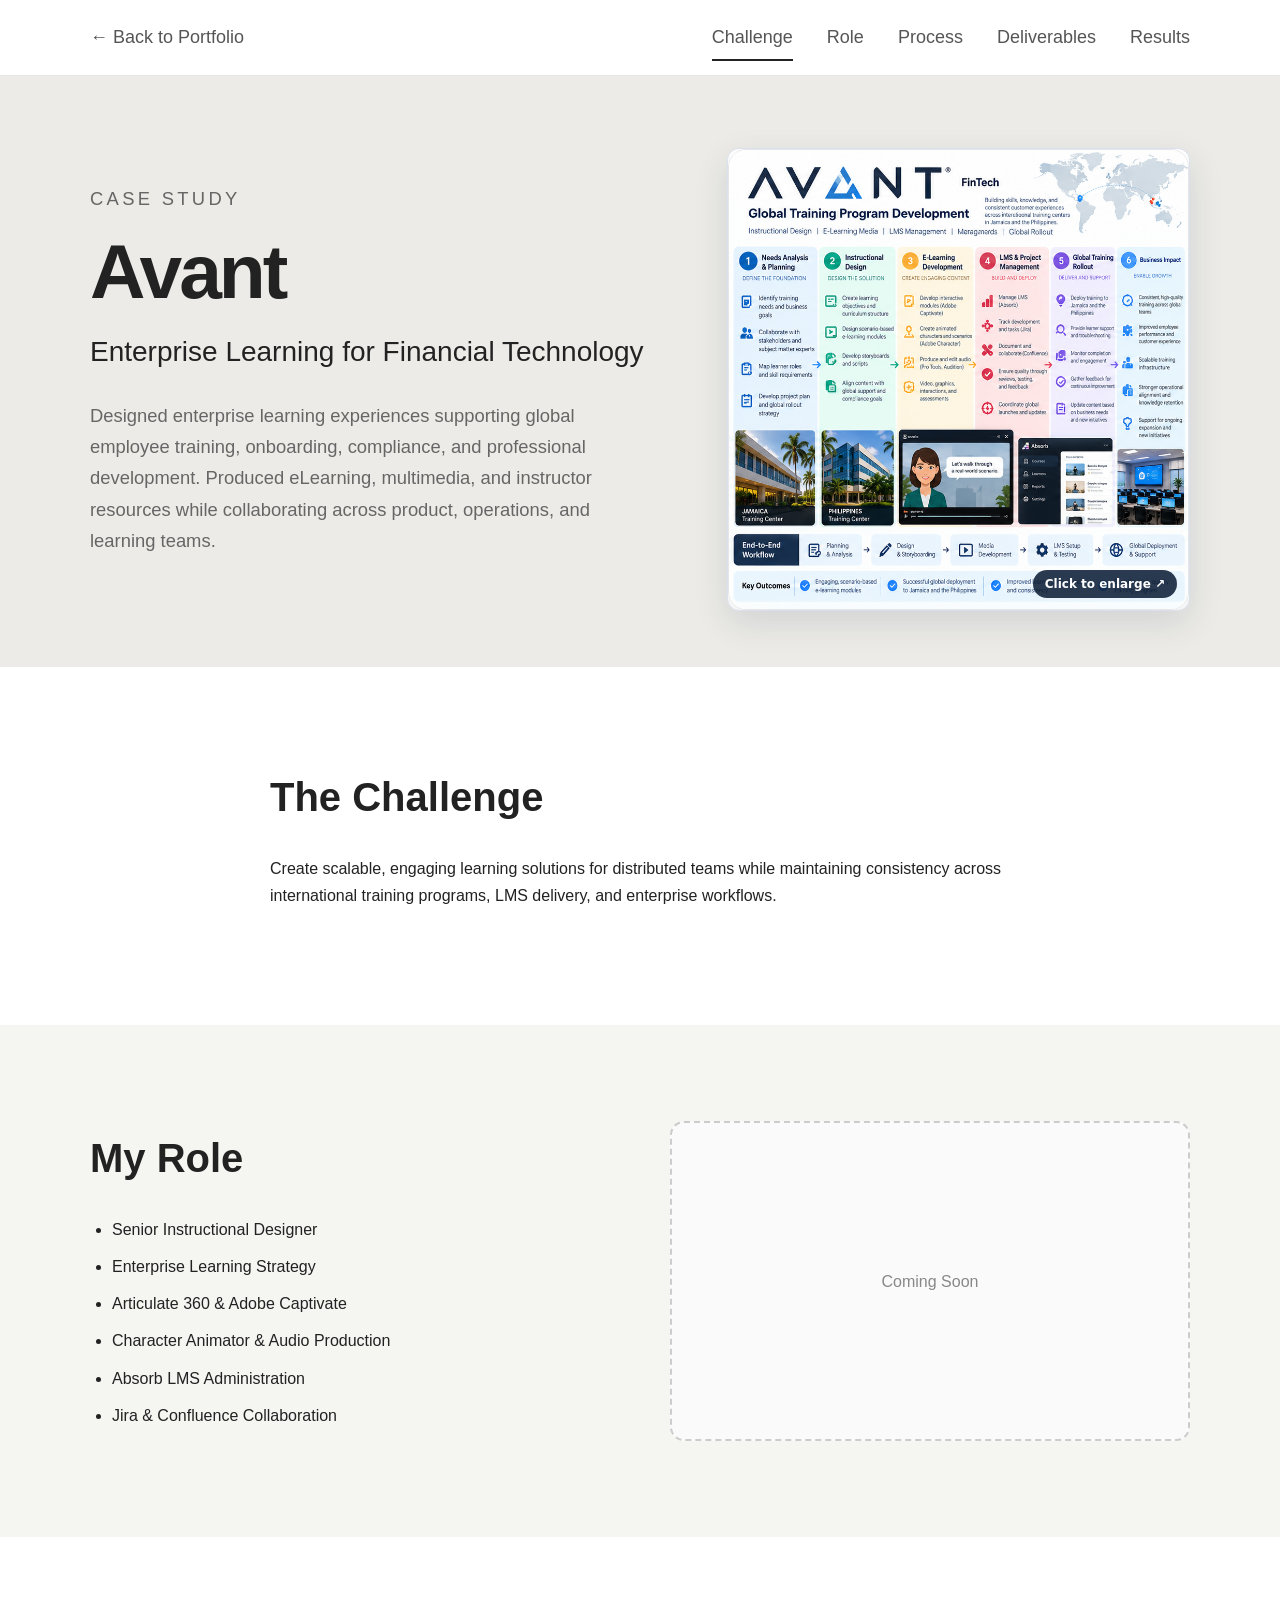
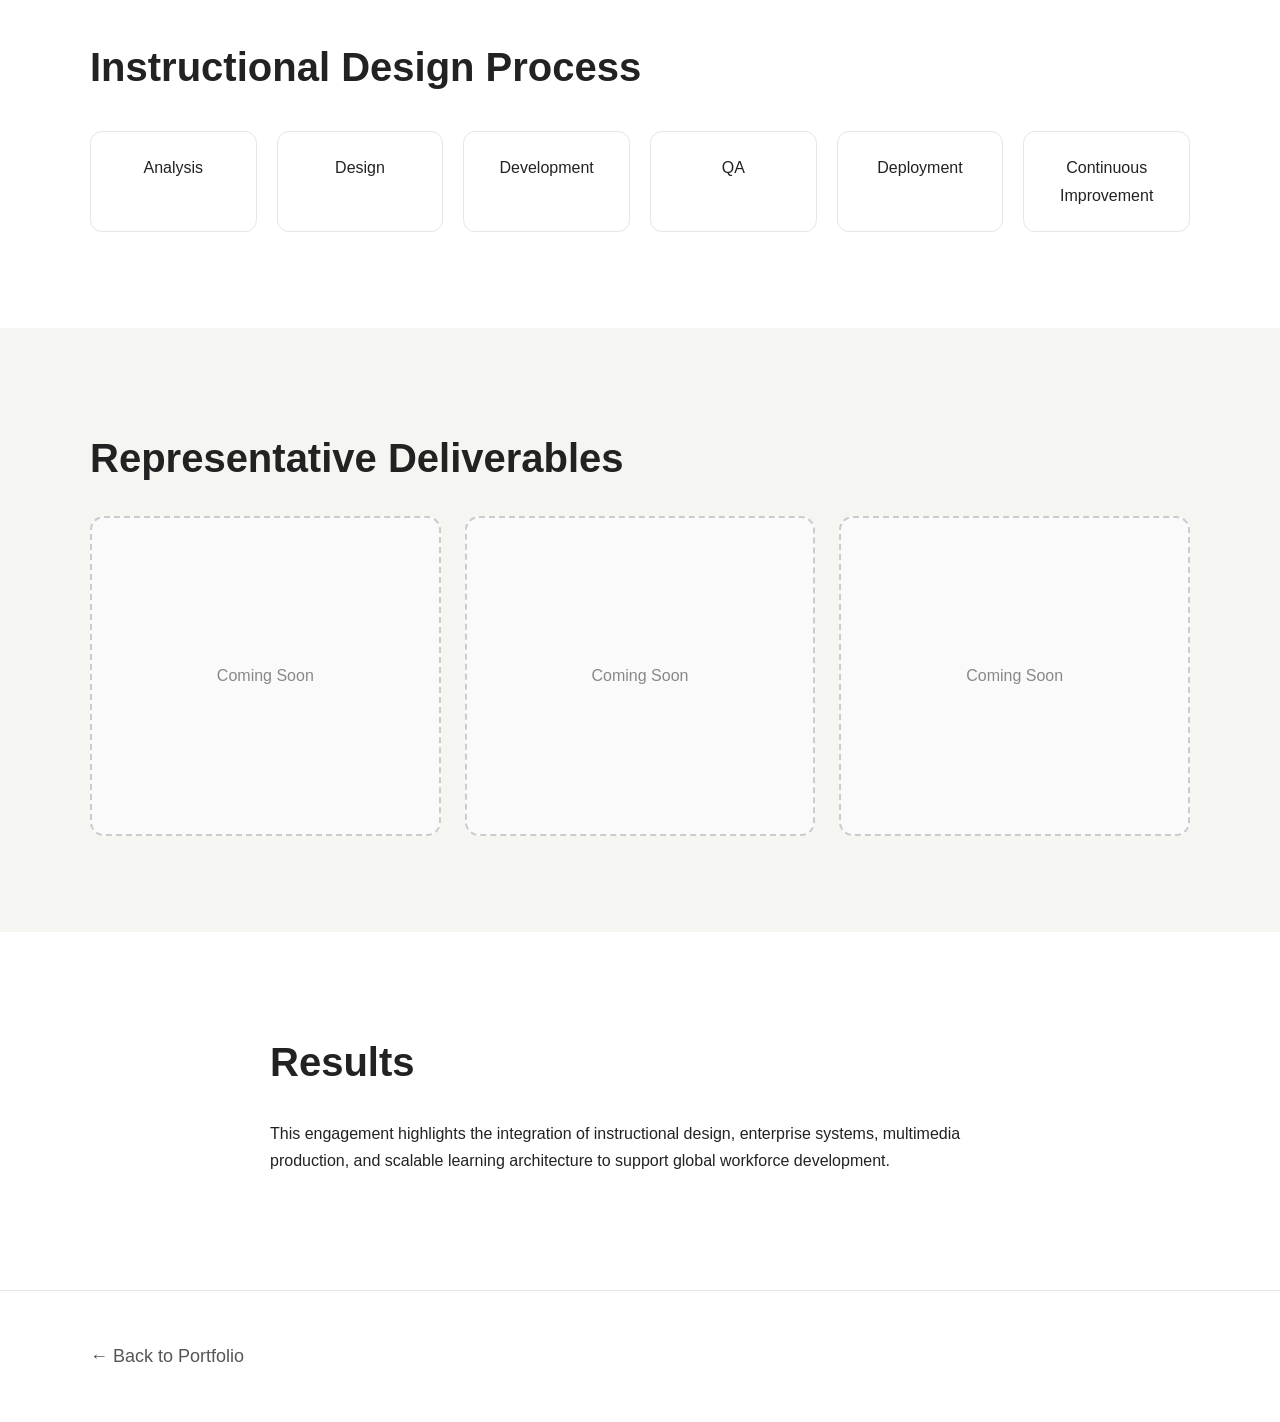
==== commit b71c7045: "Add files via upload" ====
--- a/avant/index.html
+++ b/avant/index.html
@@ -36,7 +36,7 @@
       </p>
     </div>
 
-    <div class="image-placeholder">Coming Soon</div>
+    <button class="case-diagram" data-case-preview type="button" aria-label="Enlarge Avant Global Training Program infographic"><img src="avant-workflow.png" alt="Avant Global Training Program end-to-end workflow infographic"><span class="case-hint">Click to enlarge ↗</span></button>
   </div>
 </section>
 
@@ -128,5 +128,24 @@
 sections.forEach(s=>obs.observe(s));
 </script>
 
+<div class="case-lightbox" id="caseLightbox" role="dialog" aria-modal="true" aria-label="Avant Global Training Program enlarged infographic" aria-hidden="true"><button type="button" class="case-zoom">Zoom in</button><button type="button" class="case-close" aria-label="Close infographic">Close ✕</button><img src="avant-workflow.png" alt="Avant Global Training Program infographic enlarged"></div>
+<script>
+(function(){
+ const preview=document.querySelector('[data-case-preview]');
+ const overlay=document.getElementById('caseLightbox');
+ if(!preview||!overlay)return;
+ const close=overlay.querySelector('.case-close');
+ const zoom=overlay.querySelector('.case-zoom');
+ const photo=overlay.querySelector('img');
+ function setZoom(on){overlay.classList.toggle('is-zoomed',on);zoom.textContent=on?'Fit to screen':'Zoom in';}
+ function dismiss(){overlay.classList.remove('is-open');overlay.setAttribute('aria-hidden','true');setZoom(false);document.body.style.overflow='';preview.focus();}
+ preview.addEventListener('click',()=>{overlay.classList.add('is-open');overlay.setAttribute('aria-hidden','false');document.body.style.overflow='hidden';close.focus();});
+ close.addEventListener('click',dismiss);
+ zoom.addEventListener('click',()=>setZoom(!overlay.classList.contains('is-zoomed')));
+ photo.addEventListener('click',()=>setZoom(!overlay.classList.contains('is-zoomed')));
+ overlay.addEventListener('click',e=>{if(e.target===overlay)dismiss();});
+ document.addEventListener('keydown',e=>{if(!overlay.classList.contains('is-open'))return;if(e.key==='Escape')dismiss();});
+})();
+</script>
 </body>
 </html>
--- a/avant/style.css
+++ b/avant/style.css
@@ -277,3 +277,16 @@
 background:#fff;
 }
 .metric strong{display:block;font-size:3rem;line-height:1;}
+
+/* Case study infographic preview and accessible zoomable lightbox */
+.case-diagram{display:block;width:100%;padding:0;border:1px solid #d8e1ed;border-radius:12px;overflow:hidden;background:#fff;cursor:zoom-in;box-shadow:0 12px 34px rgba(16,38,66,.12);position:relative}
+.case-diagram img{display:block;width:100%;height:auto}
+.case-diagram .case-hint{position:absolute;bottom:12px;right:12px;background:rgba(13,30,54,.87);color:#fff;border-radius:20px;padding:7px 12px;font:600 12px system-ui,sans-serif}
+.case-diagram:focus-visible{outline:3px solid #2875dc;outline-offset:3px}
+.case-lightbox{position:fixed;inset:0;z-index:99999;background:rgba(6,13,25,.94);display:none;align-items:center;justify-content:center;padding:58px 16px 20px}
+.case-lightbox.is-open{display:flex}
+.case-lightbox img{display:block;max-width:96vw;max-height:85vh;width:auto;height:auto;object-fit:contain;background:white;box-shadow:0 12px 55px #0008;cursor:zoom-in;transform-origin:center;transition:transform .15s}
+.case-lightbox.is-zoomed img{transform:scale(1.65);cursor:zoom-out}
+.case-lightbox button{position:absolute;top:12px;border:1px solid #ffffff55;background:#17263a;color:#fff;padding:8px 13px;border-radius:8px;font:600 14px system-ui,sans-serif;cursor:pointer}
+.case-close{right:18px}.case-zoom{right:104px}
+@media(max-width:700px){.case-lightbox.is-zoomed img{transform:scale(2.3)}.case-diagram .case-hint{font-size:11px}}
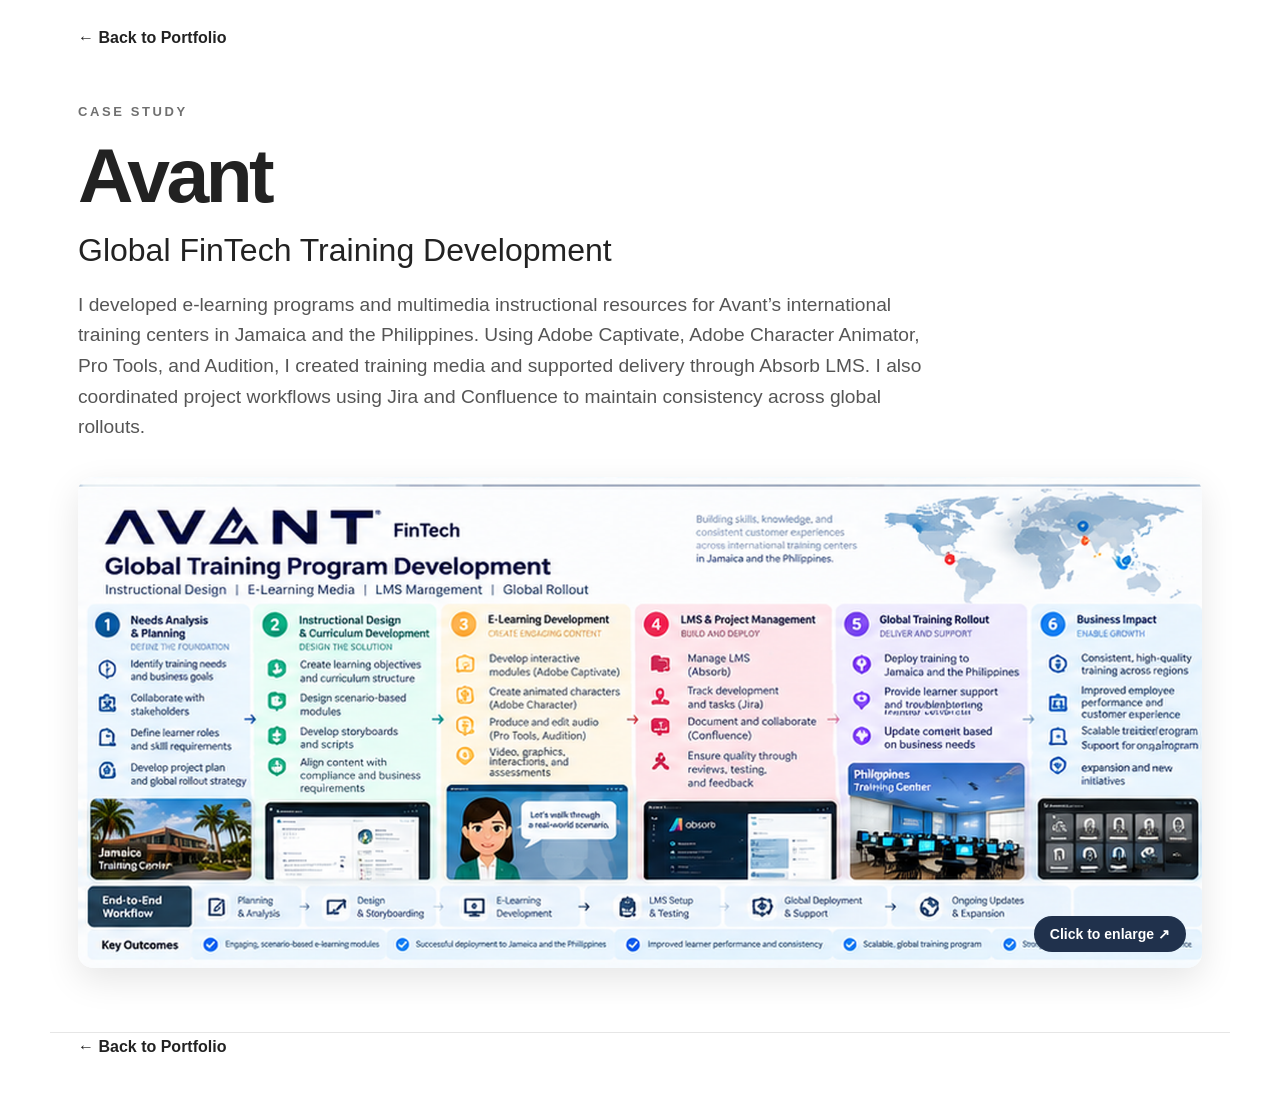
==== commit 97f89c35: "Add files via upload" ====
--- a/avant/index.html
+++ b/avant/index.html
@@ -2,132 +2,24 @@
 <html lang="en">
 <head>
 <meta charset="UTF-8">
-<meta name="viewport" content="width=device-width,initial-scale=1.0">
+<meta name="viewport" content="width=device-width, initial-scale=1.0">
 <title>Avant | Case Study</title>
 <link rel="stylesheet" href="style.css">
+<link rel="stylesheet" href="case-study-layout.css">
 </head>
-<body>
-
-<header class="case-header">
-  <div class="wrap case-nav">
-    <a class="back-link" href="../index.html#demo">&larr; Back to Portfolio</a>
-
-    <nav>
-      <a href="#challenge">Challenge</a>
-      <a href="#role">Role</a>
-      <a href="#process">Process</a>
-      <a href="#deliverables">Deliverables</a>
-      <a href="#results">Results</a>
-    </nav>
-  </div>
-</header>
-
-<section class="hero">
-  <div class="wrap hero-grid">
-    <div>
-      <p class="eyebrow">CASE STUDY</p>
-      <h1>Avant</h1>
-      <h2>Enterprise Learning for Financial Technology</h2>
-      <p>
-        Designed enterprise learning experiences supporting global employee training,
-        onboarding, compliance, and professional development. Produced eLearning,
-        multimedia, and instructor resources while collaborating across product,
-        operations, and learning teams.
-      </p>
-    </div>
-
-    <button class="case-diagram" data-case-preview type="button" aria-label="Enlarge Avant Global Training Program infographic"><img src="avant-workflow.png" alt="Avant Global Training Program end-to-end workflow infographic"><span class="case-hint">Click to enlarge ↗</span></button>
-  </div>
-</section>
-
-<section id="challenge">
-  <div class="wrap narrow">
-    <h2>The Challenge</h2>
-    <p>
-      Create scalable, engaging learning solutions for distributed teams while
-      maintaining consistency across international training programs, LMS delivery,
-      and enterprise workflows.
-    </p>
-  </div>
-</section>
-
-<section class="alt" id="role">
-  <div class="wrap two-column">
-    <div>
-      <h2>My Role</h2>
-      <ul>
-        <li>Senior Instructional Designer</li>
-        <li>Enterprise Learning Strategy</li>
-        <li>Articulate 360 & Adobe Captivate</li>
-        <li>Character Animator & Audio Production</li>
-        <li>Absorb LMS Administration</li>
-        <li>Jira & Confluence Collaboration</li>
-      </ul>
-    </div>
-
-    <div class="image-placeholder">Coming Soon</div>
-  </div>
-</section>
-
-<section id="process">
-  <div class="wrap">
-    <h2>Instructional Design Process</h2>
-
-    <div class="process-grid">
-      <div>Analysis</div>
-      <div>Design</div>
-      <div>Development</div>
-      <div>QA</div>
-      <div>Deployment</div>
-      <div>Continuous Improvement</div>
-    </div>
-  </div>
-</section>
-
-<section class="alt" id="deliverables">
-  <div class="wrap">
-    <h2>Representative Deliverables</h2>
-
-    <div class="gallery">
-      <div class="image-placeholder">Coming Soon</div>
-      <div class="image-placeholder">Coming Soon</div>
-      <div class="image-placeholder">Coming Soon</div>
-    </div>
-  </div>
-</section>
-
-<section id="results">
-  <div class="wrap narrow">
-    <h2>Results</h2>
-
-    <p>
-      This engagement highlights the integration of instructional design,
-      enterprise systems, multimedia production, and scalable learning
-      architecture to support global workforce development.
-    </p>
-  </div>
-</section>
-
-<footer>
-  <div class="wrap">
-    <a class="back-link" href="../index.html#demo">&larr; Back to Portfolio</a>
-  </div>
-</footer>
-
-
-<script>
-const sections=[...document.querySelectorAll('section[id]')];
-const links=[...document.querySelectorAll('.case-nav nav a')];
-const obs=new IntersectionObserver(entries=>{
- entries.forEach(e=>{
- if(e.isIntersecting){
- links.forEach(l=>l.classList.toggle('active',l.getAttribute('href')=='#'+e.target.id));
- }
- });
-},{threshold:.45});
-sections.forEach(s=>obs.observe(s));
-</script>
-
+<body class="streamlined-case">
+<header class="simple-case-nav"><a href="../index.html#demo">&larr; Back to Portfolio</a></header>
+<main class="simple-case-main">
+<p class="simple-eyebrow">CASE STUDY</p>
+<h1>Avant</h1>
+<h2>Global FinTech Training Development</h2>
+<p class="simple-description">I developed e-learning programs and multimedia instructional resources for Avant’s international training centers in Jamaica and the Philippines. Using Adobe Captivate, Adobe Character Animator, Pro Tools, and Audition, I created training media and supported delivery through Absorb LMS. I also coordinated project workflows using Jira and Confluence to maintain consistency across global rollouts.</p>
+<button type="button" class="simple-infographic case-diagram" data-case-preview aria-label="Enlarge Avant infographic">
+<img src="avant-workflow.png" alt="Avant project workflow infographic">
+<span class="simple-enlarge">Click to enlarge ↗</span>
+</button>
+</main>
+<footer class="simple-case-footer"><a href="../index.html#demo">&larr; Back to Portfolio</a></footer>
 <div class="case-lightbox" id="caseLightbox" role="dialog" aria-modal="true" aria-label="Avant Global Training Program enlarged infographic" aria-hidden="true"><button type="button" class="case-zoom">Zoom in</button><button type="button" class="case-close" aria-label="Close infographic">Close ✕</button><img src="avant-workflow.png" alt="Avant Global Training Program infographic enlarged"></div>
 <script>
 (function(){
--- a/avant/style.css
+++ b/avant/style.css
@@ -290,3 +290,41 @@
 .case-lightbox button{position:absolute;top:12px;border:1px solid #ffffff55;background:#17263a;color:#fff;padding:8px 13px;border-radius:8px;font:600 14px system-ui,sans-serif;cursor:pointer}
 .case-close{right:18px}.case-zoom{right:104px}
 @media(max-width:700px){.case-lightbox.is-zoomed img{transform:scale(2.3)}.case-diagram .case-hint{font-size:11px}}
+
+/* Match Fender hero infographic frame (2:1), preserving full artwork. */
+.case-diagram{aspect-ratio:2/1;border:0;border-radius:14px;box-shadow:0 8px 28px rgba(0,0,0,.12)}
+.case-diagram img{width:100%;height:100%;object-fit:contain}
+
+/* Landscape artwork fills preview, without square-source side margins. */
+.case-diagram{aspect-ratio:2.29/1!important;overflow:hidden!important;background:#fff!important}
+.case-diagram img{display:block;width:100%!important;height:100%!important;object-fit:cover!important}
+
+
+/* Unified portfolio vertical rhythm, October 2026 */
+:root {
+  --space-label: 12px;
+  --space-heading: 16px;
+  --space-copy: 12px;
+  --space-block: 24px;
+  --space-section: 56px;
+}
+.hero { padding: 64px 0 56px !important; }
+.hero-grid { gap: 40px; }
+.eyebrow { margin: 0 0 var(--space-label) !important; }
+.hero h1 { margin: 0 0 var(--space-heading) !important; }
+.hero h2 { margin: 0 0 var(--space-block) !important; }
+.hero .lead, .hero-copy > p:last-child { margin-bottom: 0; }
+section:not(.hero) { padding: var(--space-section) 0 !important; }
+section:not(.hero) h2 { margin: 0 0 var(--space-heading) !important; }
+section:not(.hero) h3 { margin: 0 0 var(--space-label) !important; }
+section:not(.hero) p { margin-bottom: var(--space-copy); }
+section:not(.hero) p:last-child { margin-bottom: 0; }
+.two-column { gap: 36px; }
+.process-grid { gap: 16px; }
+.gallery { gap: 16px; }
+@media (max-width: 900px) {
+  .hero { padding: 48px 0 40px !important; }
+  .hero-grid { gap: 24px; }
+  section:not(.hero) { padding: 40px 0 !important; }
+  .two-column { gap: 24px; }
+}
--- a/avant/case-study-layout.css
+++ b/avant/case-study-layout.css
@@ -0,0 +1,17 @@
+
+/* Shared streamlined case-study layout. Scoped to the new case-study page only. */
+body.streamlined-case { margin:0; }
+.streamlined-case .simple-case-nav { max-width:1180px; margin:auto; padding:24px 28px 0; }
+.streamlined-case .simple-case-nav a, .streamlined-case .simple-case-footer a { color:inherit; text-decoration:none; font-weight:600; }
+.streamlined-case .simple-case-nav a:hover, .streamlined-case .simple-case-footer a:hover { text-decoration:underline; }
+.streamlined-case .simple-case-main { max-width:1180px; margin:0 auto; padding:50px 28px 64px; }
+.streamlined-case .simple-eyebrow { font-size:13px; letter-spacing:.2em; color:#707070; font-weight:650; margin:0 0 12px; }
+.streamlined-case .simple-case-main h1 { font-size:clamp(42px,6vw,78px); line-height:1.05; letter-spacing:-.045em; margin:0 0 14px; }
+.streamlined-case .simple-case-main h2 { font-size:clamp(22px,2.5vw,32px); font-weight:500; line-height:1.3; margin:0 0 18px; }
+.streamlined-case .simple-description { max-width:850px; font-size:clamp(17px,1.5vw,20px); line-height:1.6; color:#555; margin:0 0 34px; }
+.streamlined-case .simple-infographic { display:block; width:100%; padding:0; border:0; border-radius:15px; overflow:hidden; position:relative; background:#fff; cursor:zoom-in; box-shadow:0 12px 35px rgba(0,0,0,.10); text-align:left; }
+.streamlined-case .simple-infographic img { width:100%; height:auto; display:block; object-fit:contain; }
+.streamlined-case .simple-infographic .simple-enlarge { position:absolute; right:16px; bottom:16px; color:white; background:#20314c; padding:10px 16px; border-radius:24px; font-size:14px; font-weight:600; }
+.streamlined-case .simple-infographic:focus-visible { outline:3px solid #2563eb; outline-offset:4px; }
+.streamlined-case .simple-case-footer { max-width:1180px; margin:0 auto; padding:0 28px 48px; }
+@media(max-width:650px) { .streamlined-case .simple-case-main { padding:32px 20px 44px; } .streamlined-case .simple-case-nav { padding:20px 20px 0; } .streamlined-case .simple-case-footer { padding:0 20px 32px; } .streamlined-case .simple-description { margin-bottom:24px; } .streamlined-case .simple-infographic .simple-enlarge { font-size:12px; padding:7px 10px; right:8px; bottom:8px; } }
